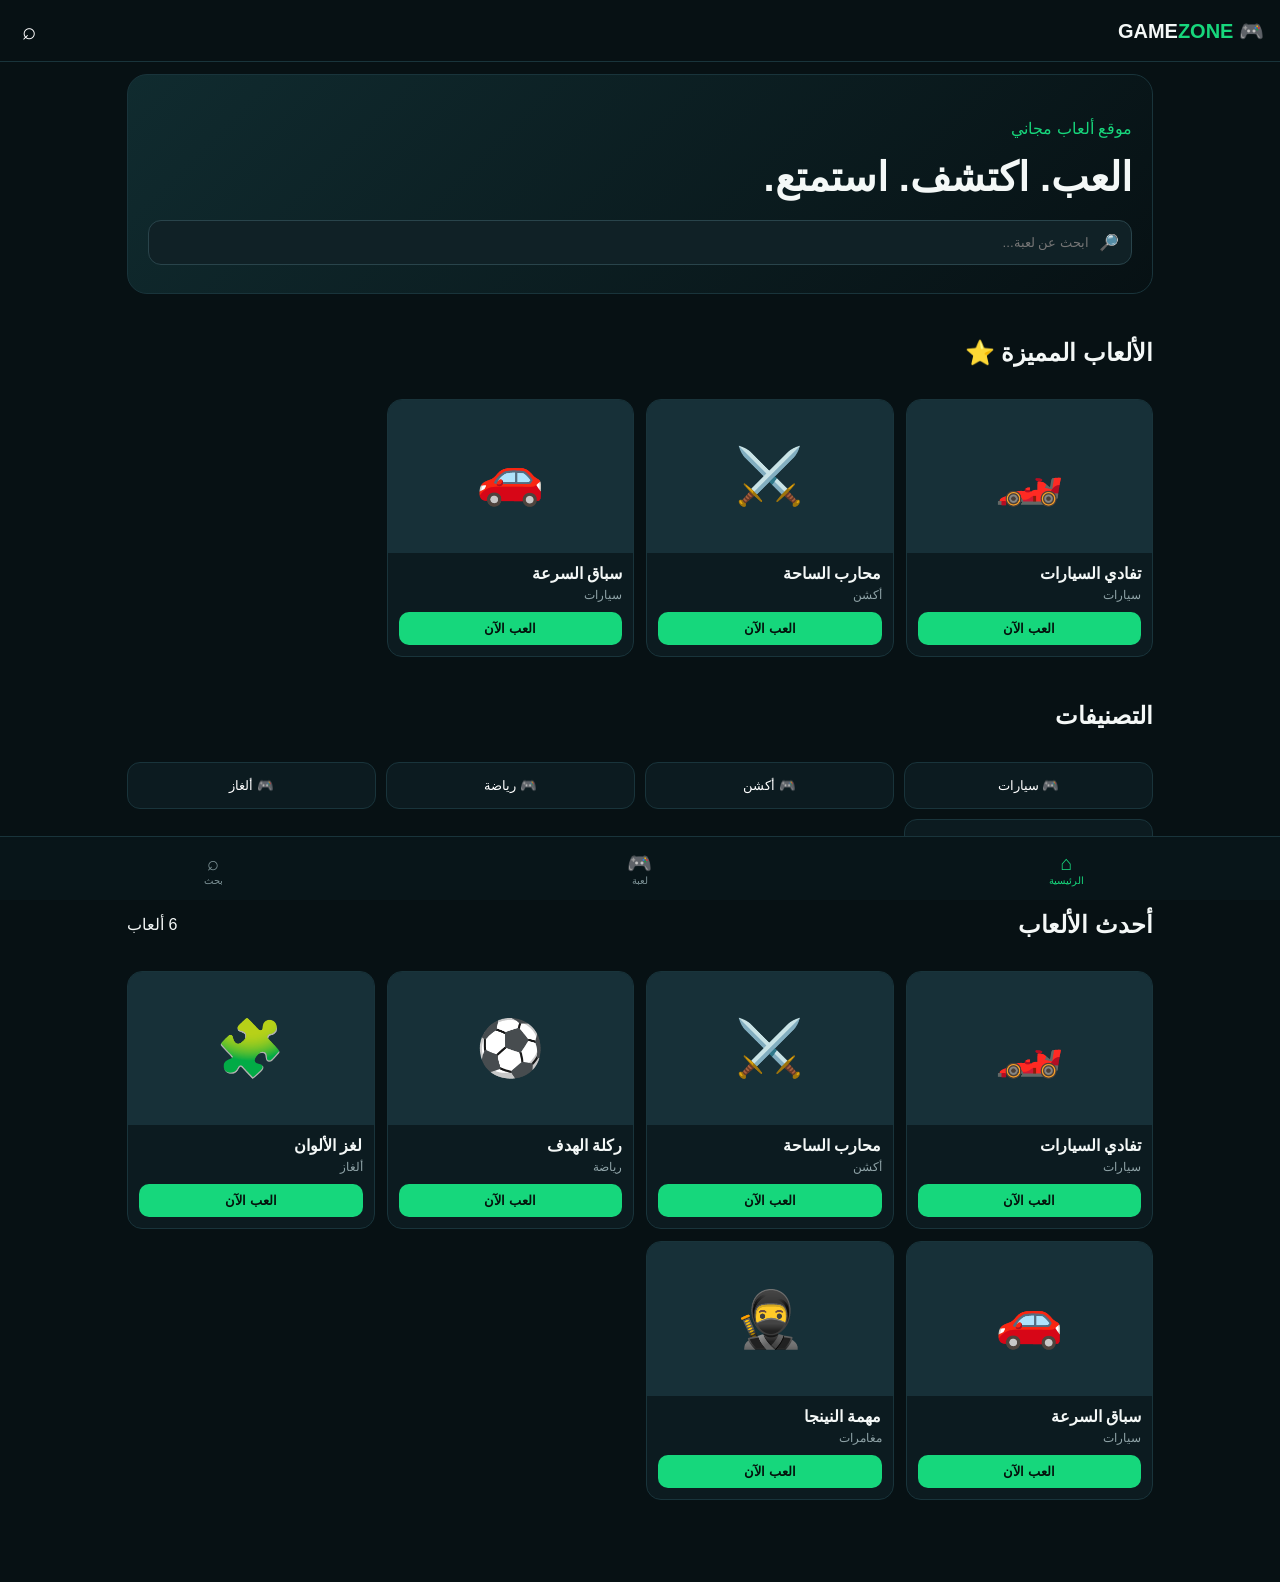
==== index.html @ 7fb1f0f7 "Add files via upload" ====
<!doctype html>
<html lang="ar" dir="rtl">
<head>
<meta charset="utf-8"><meta name="viewport" content="width=device-width,initial-scale=1">
<title>GAMEZONE - ألعاب</title><link rel="stylesheet" href="style.css">
</head>
<body>
<header><div class="brand">🎮 GAME<span>ZONE</span></div><button onclick="document.getElementById('search').focus()">⌕</button></header>
<main>
<section class="hero"><p>موقع ألعاب مجاني</p><h1>العب. اكتشف. استمتع.</h1><div class="search">🔎 <input id="search" placeholder="ابحث عن لعبة..."></div></section>
<section><div class="head"><h2>الألعاب المميزة ⭐</h2></div><div id="featured" class="grid"></div></section>
<section><div class="head"><h2>التصنيفات</h2></div><div id="cats" class="cats"></div></section>
<section id="games"><div class="head"><h2>أحدث الألعاب</h2><span id="count"></span></div><div id="all" class="grid"></div></section>
</main>
<nav><button class="active">⌂<small>الرئيسية</small></button><button onclick="location.href='game.html?id=1'">🎮<small>لعبة</small></button><button onclick="document.getElementById('search').focus()">⌕<small>بحث</small></button></nav>
<script>
const games=[
{id:1,title:"تفادي السيارات",cat:"سيارات",emoji:"🏎️",featured:true,desc:"قد سيارتك وتفادَ السيارات القادمة."},
{id:2,title:"محارب الساحة",cat:"أكشن",emoji:"⚔️",featured:true,desc:"اختبر سرعتك وردة فعلك."},
{id:3,title:"ركلة الهدف",cat:"رياضة",emoji:"⚽",featured:false,desc:"اضغط في الوقت المناسب وسجل الهدف."},
{id:4,title:"لغز الألوان",cat:"ألغاز",emoji:"🧩",featured:false,desc:"اختر اللون الصحيح بأسرع وقت."},
{id:5,title:"سباق السرعة",cat:"سيارات",emoji:"🚗",featured:true,desc:"حاول تحطيم رقمك القياسي."},
{id:6,title:"مهمة النينجا",cat:"مغامرات",emoji:"🥷",featured:false,desc:"اقفز وتجنب العقبات."}
];
function card(g){return `<article class="card" onclick="location.href='game.html?id=${g.id}'"><div class="thumb">${g.emoji}</div><div class="info"><b>${g.title}</b><span>${g.cat}</span><button>العب الآن</button></div></article>`}
function render(list=games){featured.innerHTML=games.filter(g=>g.featured).map(card).join("");all.innerHTML=list.map(card).join("");count.textContent=list.length+" ألعاب"}
cats.innerHTML=[...new Set(games.map(g=>g.cat))].map(c=>`<button onclick="filterCat('${c}')">🎮 ${c}</button>`).join("");
function filterCat(c){render(games.filter(g=>g.cat===c));document.getElementById("games").scrollIntoView()}
search.oninput=()=>{let q=search.value.toLowerCase();render(games.filter(g=>(g.title+g.cat).toLowerCase().includes(q)))}
render();
</script>
</body></html>
---- style.css ----
*{box-sizing:border-box}body{margin:0;background:#071114;color:#f4f8f7;font-family:Arial,"Noto Sans Arabic",sans-serif;padding-bottom:70px}header{height:62px;border-bottom:1px solid #19343b;display:flex;align-items:center;justify-content:space-between;padding:0 16px;position:sticky;top:0;background:#071114;z-index:5}.brand{font-weight:900;font-size:20px}.brand span{color:#17d77c}header button{background:none;border:0;color:white;font-size:24px}main{max-width:1050px;margin:auto;padding:12px}.hero{padding:28px 20px;border:1px solid #19343b;border-radius:20px;background:linear-gradient(135deg,#102b2f,#071114)}.hero p{color:#17d77c}.hero h1{font-size:40px;margin:5px 0 20px}.search{display:flex;gap:8px;background:#102126;border:1px solid #29444b;padding:12px;border-radius:13px}.search input{flex:1;background:none;border:0;outline:0;color:#fff}.head{display:flex;justify-content:space-between;align-items:center;margin:25px 0 12px}.grid{display:grid;grid-template-columns:repeat(4,1fr);gap:12px}.card{background:#0c1b20;border:1px solid #19343b;border-radius:15px;overflow:hidden;cursor:pointer}.thumb{aspect-ratio:16/10;display:grid;place-items:center;font-size:55px;background:#173038}.info{padding:11px}.info b{display:block}.info span{display:block;color:#8fa3a7;font-size:12px;margin:5px 0 10px}.info button,.controls button{border:0;border-radius:10px;background:#16d77c;color:#04120c;font-weight:800;padding:9px;width:100%}.cats{display:grid;grid-template-columns:repeat(4,1fr);gap:10px}.cats button{padding:15px;border:1px solid #19343b;border-radius:13px;background:#0c1b20;color:#fff}.cats button:hover{border-color:#17d77c}nav{position:fixed;bottom:0;left:0;right:0;height:64px;background:#081519;border-top:1px solid #19343b;display:flex;z-index:10}nav button{flex:1;background:none;border:0;color:#7d9296;font-size:20px}nav .active{color:#17d77c}nav small{display:block;font-size:10px}.game-title{display:flex;align-items:center;gap:14px;margin:15px 0}.game-title>span{font-size:55px}.game-title h1{margin:0}.game-title small{color:#17d77c}.player{max-width:420px;margin:auto;background:#0c1b20;border:1px solid #19343b;border-radius:18px;padding:10px}.player canvas{display:block;width:100%;height:auto;background:#102126;border-radius:12px}.controls{display:grid;grid-template-columns:1fr 1.6fr 1fr;gap:8px;margin-top:10px}.description{max-width:420px;margin:18px auto;color:#a9babd}.description h2{color:#fff}@media(max-width:700px){.grid{grid-template-columns:repeat(2,1fr)}.cats{grid-template-columns:repeat(2,1fr)}.hero h1{font-size:35px}}
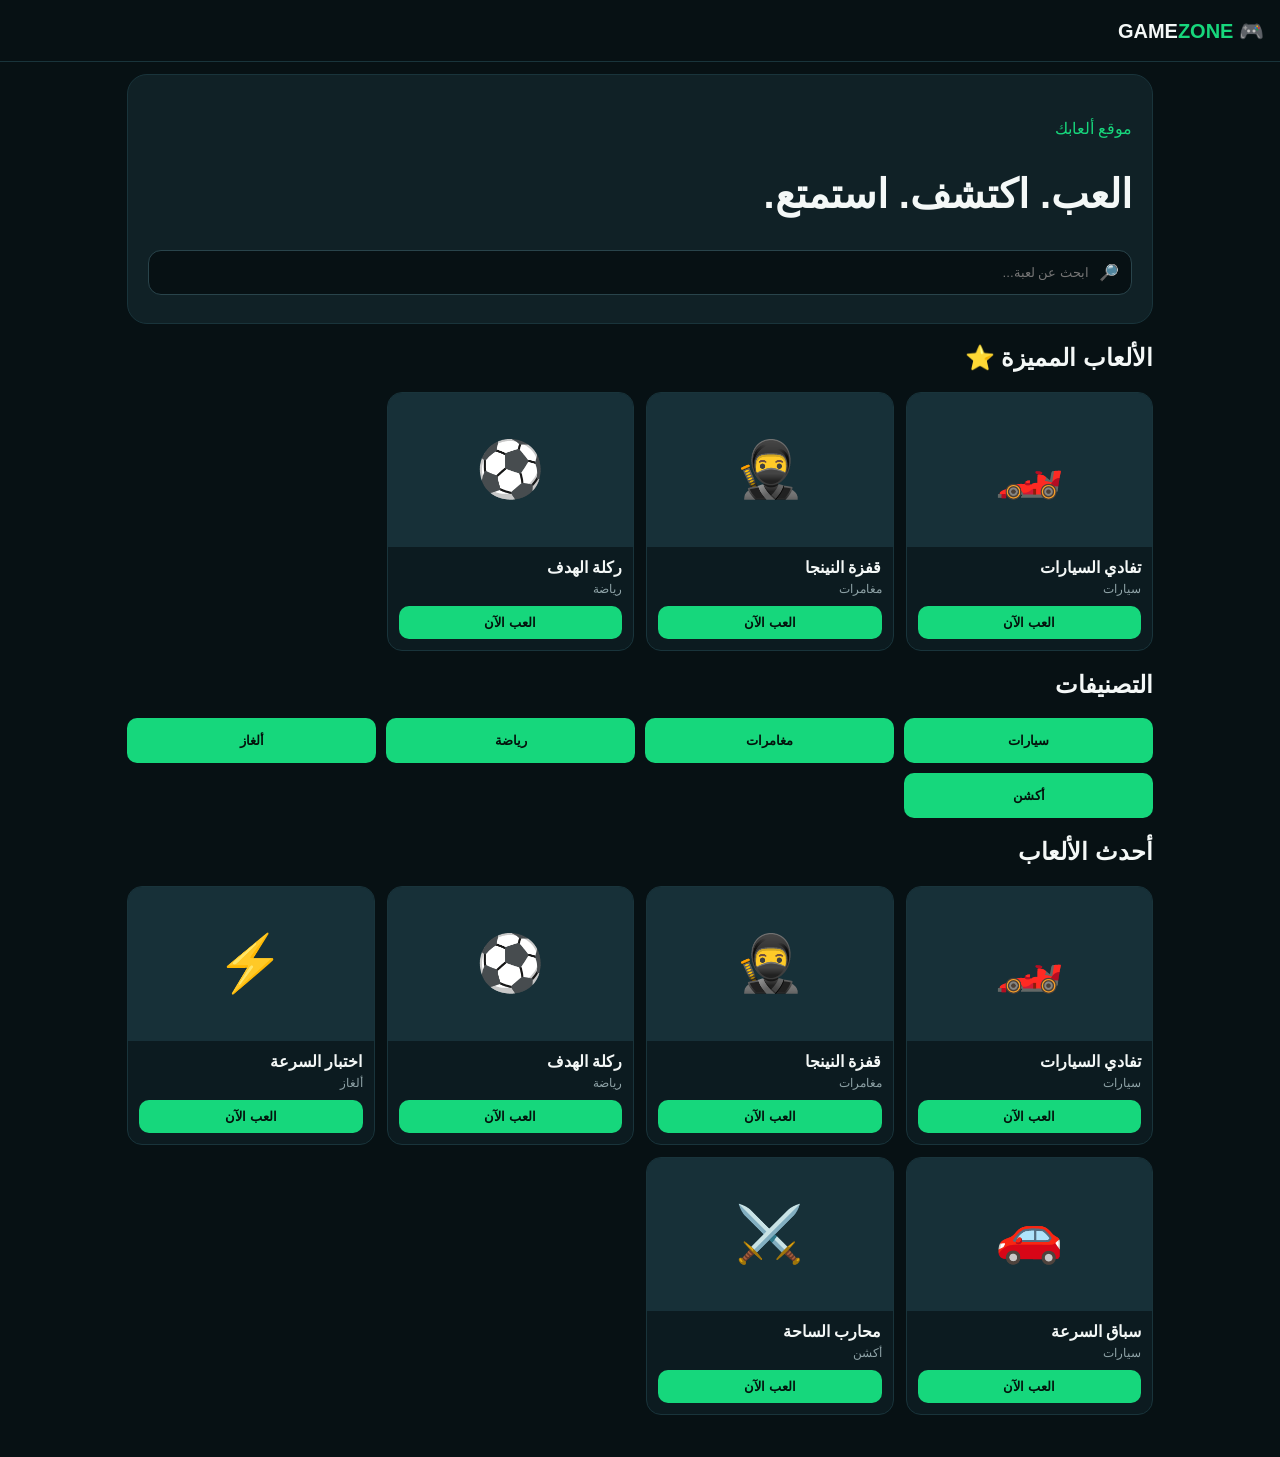
==== commit afc5f86d: "Add files via upload" ====
--- a/index.html
+++ b/index.html
@@ -1,32 +1 @@
-<!doctype html>
-<html lang="ar" dir="rtl">
-<head>
-<meta charset="utf-8"><meta name="viewport" content="width=device-width,initial-scale=1">
-<title>GAMEZONE - ألعاب</title><link rel="stylesheet" href="style.css">
-</head>
-<body>
-<header><div class="brand">🎮 GAME<span>ZONE</span></div><button onclick="document.getElementById('search').focus()">⌕</button></header>
-<main>
-<section class="hero"><p>موقع ألعاب مجاني</p><h1>العب. اكتشف. استمتع.</h1><div class="search">🔎 <input id="search" placeholder="ابحث عن لعبة..."></div></section>
-<section><div class="head"><h2>الألعاب المميزة ⭐</h2></div><div id="featured" class="grid"></div></section>
-<section><div class="head"><h2>التصنيفات</h2></div><div id="cats" class="cats"></div></section>
-<section id="games"><div class="head"><h2>أحدث الألعاب</h2><span id="count"></span></div><div id="all" class="grid"></div></section>
-</main>
-<nav><button class="active">⌂<small>الرئيسية</small></button><button onclick="location.href='game.html?id=1'">🎮<small>لعبة</small></button><button onclick="document.getElementById('search').focus()">⌕<small>بحث</small></button></nav>
-<script>
-const games=[
-{id:1,title:"تفادي السيارات",cat:"سيارات",emoji:"🏎️",featured:true,desc:"قد سيارتك وتفادَ السيارات القادمة."},
-{id:2,title:"محارب الساحة",cat:"أكشن",emoji:"⚔️",featured:true,desc:"اختبر سرعتك وردة فعلك."},
-{id:3,title:"ركلة الهدف",cat:"رياضة",emoji:"⚽",featured:false,desc:"اضغط في الوقت المناسب وسجل الهدف."},
-{id:4,title:"لغز الألوان",cat:"ألغاز",emoji:"🧩",featured:false,desc:"اختر اللون الصحيح بأسرع وقت."},
-{id:5,title:"سباق السرعة",cat:"سيارات",emoji:"🚗",featured:true,desc:"حاول تحطيم رقمك القياسي."},
-{id:6,title:"مهمة النينجا",cat:"مغامرات",emoji:"🥷",featured:false,desc:"اقفز وتجنب العقبات."}
-];
-function card(g){return `<article class="card" onclick="location.href='game.html?id=${g.id}'"><div class="thumb">${g.emoji}</div><div class="info"><b>${g.title}</b><span>${g.cat}</span><button>العب الآن</button></div></article>`}
-function render(list=games){featured.innerHTML=games.filter(g=>g.featured).map(card).join("");all.innerHTML=list.map(card).join("");count.textContent=list.length+" ألعاب"}
-cats.innerHTML=[...new Set(games.map(g=>g.cat))].map(c=>`<button onclick="filterCat('${c}')">🎮 ${c}</button>`).join("");
-function filterCat(c){render(games.filter(g=>g.cat===c));document.getElementById("games").scrollIntoView()}
-search.oninput=()=>{let q=search.value.toLowerCase();render(games.filter(g=>(g.title+g.cat).toLowerCase().includes(q)))}
-render();
-</script>
-</body></html>+<!doctype html><html lang="ar" dir="rtl"><head><meta charset="utf-8"><meta name="viewport" content="width=device-width,initial-scale=1"><title>GAMEZONE</title><link rel="stylesheet" href="style.css"></head><body><header><div class="brand">🎮 GAME<span>ZONE</span></div></header><main><section class="hero"><p>موقع ألعابك</p><h1>العب. اكتشف. استمتع.</h1><div class="search">🔎 <input id="search" placeholder="ابحث عن لعبة..."></div></section><section><h2>الألعاب المميزة ⭐</h2><div id="featured" class="grid"></div></section><section><h2>التصنيفات</h2><div id="cats" class="cats"></div></section><section id="games"><h2>أحدث الألعاب</h2><div id="all" class="grid"></div></section></main><script>const games=[{id:1,title:"تفادي السيارات",cat:"سيارات",emoji:"🏎️",type:"dodge",featured:true},{id:2,title:"قفزة النينجا",cat:"مغامرات",emoji:"🥷",type:"jump",featured:true},{id:3,title:"ركلة الهدف",cat:"رياضة",emoji:"⚽",type:"tap",featured:true},{id:4,title:"اختبار السرعة",cat:"ألغاز",emoji:"⚡",type:"reaction",featured:false},{id:5,title:"سباق السرعة",cat:"سيارات",emoji:"🚗",type:"dodge",featured:false},{id:6,title:"محارب الساحة",cat:"أكشن",emoji:"⚔️",type:"reaction",featured:false}];function card(g){return `<article class="card" onclick="location.href='game.html?id=${g.id}'"><div class="thumb">${g.emoji}</div><div class="info"><b>${g.title}</b><span>${g.cat}</span><button>العب الآن</button></div></article>`}function render(a=games){featured.innerHTML=games.filter(x=>x.featured).map(card).join('');all.innerHTML=a.map(card).join('')}cats.innerHTML=[...new Set(games.map(x=>x.cat))].map(c=>`<button onclick="render(games.filter(x=>x.cat==='${c}'))">${c}</button>`).join('');search.oninput=()=>render(games.filter(x=>(x.title+x.cat).toLowerCase().includes(search.value.toLowerCase())));render();</script></body></html>
--- a/style.css
+++ b/style.css
@@ -1 +1 @@
-*{box-sizing:border-box}body{margin:0;background:#071114;color:#f4f8f7;font-family:Arial,"Noto Sans Arabic",sans-serif;padding-bottom:70px}header{height:62px;border-bottom:1px solid #19343b;display:flex;align-items:center;justify-content:space-between;padding:0 16px;position:sticky;top:0;background:#071114;z-index:5}.brand{font-weight:900;font-size:20px}.brand span{color:#17d77c}header button{background:none;border:0;color:white;font-size:24px}main{max-width:1050px;margin:auto;padding:12px}.hero{padding:28px 20px;border:1px solid #19343b;border-radius:20px;background:linear-gradient(135deg,#102b2f,#071114)}.hero p{color:#17d77c}.hero h1{font-size:40px;margin:5px 0 20px}.search{display:flex;gap:8px;background:#102126;border:1px solid #29444b;padding:12px;border-radius:13px}.search input{flex:1;background:none;border:0;outline:0;color:#fff}.head{display:flex;justify-content:space-between;align-items:center;margin:25px 0 12px}.grid{display:grid;grid-template-columns:repeat(4,1fr);gap:12px}.card{background:#0c1b20;border:1px solid #19343b;border-radius:15px;overflow:hidden;cursor:pointer}.thumb{aspect-ratio:16/10;display:grid;place-items:center;font-size:55px;background:#173038}.info{padding:11px}.info b{display:block}.info span{display:block;color:#8fa3a7;font-size:12px;margin:5px 0 10px}.info button,.controls button{border:0;border-radius:10px;background:#16d77c;color:#04120c;font-weight:800;padding:9px;width:100%}.cats{display:grid;grid-template-columns:repeat(4,1fr);gap:10px}.cats button{padding:15px;border:1px solid #19343b;border-radius:13px;background:#0c1b20;color:#fff}.cats button:hover{border-color:#17d77c}nav{position:fixed;bottom:0;left:0;right:0;height:64px;background:#081519;border-top:1px solid #19343b;display:flex;z-index:10}nav button{flex:1;background:none;border:0;color:#7d9296;font-size:20px}nav .active{color:#17d77c}nav small{display:block;font-size:10px}.game-title{display:flex;align-items:center;gap:14px;margin:15px 0}.game-title>span{font-size:55px}.game-title h1{margin:0}.game-title small{color:#17d77c}.player{max-width:420px;margin:auto;background:#0c1b20;border:1px solid #19343b;border-radius:18px;padding:10px}.player canvas{display:block;width:100%;height:auto;background:#102126;border-radius:12px}.controls{display:grid;grid-template-columns:1fr 1.6fr 1fr;gap:8px;margin-top:10px}.description{max-width:420px;margin:18px auto;color:#a9babd}.description h2{color:#fff}@media(max-width:700px){.grid{grid-template-columns:repeat(2,1fr)}.cats{grid-template-columns:repeat(2,1fr)}.hero h1{font-size:35px}}
+*{box-sizing:border-box}body{margin:0;background:#071114;color:#f4f8f7;font-family:Arial,sans-serif;padding-bottom:30px}header{height:62px;border-bottom:1px solid #19343b;display:flex;align-items:center;justify-content:space-between;padding:0 16px;position:sticky;top:0;background:#071114;z-index:5}.brand{font-weight:900;font-size:20px}.brand span{color:#17d77c}header button{background:none;border:0;color:#fff;font-size:16px}main{max-width:1050px;margin:auto;padding:12px}.hero{padding:28px 20px;border:1px solid #19343b;border-radius:20px;background:#102126}.hero p{color:#17d77c}.hero h1{font-size:40px}.search{display:flex;gap:8px;background:#071114;border:1px solid #29444b;padding:12px;border-radius:13px}.search input{flex:1;background:none;border:0;outline:0;color:#fff}.grid{display:grid;grid-template-columns:repeat(4,1fr);gap:12px}.card{background:#0c1b20;border:1px solid #19343b;border-radius:15px;overflow:hidden;cursor:pointer}.thumb{aspect-ratio:16/10;display:grid;place-items:center;font-size:55px;background:#173038}.info{padding:11px}.info b,.info span{display:block}.info span{color:#8fa3a7;font-size:12px;margin:5px 0 10px}.info button,.cats button,.controls button{border:0;border-radius:10px;background:#16d77c;color:#04120c;font-weight:800;padding:9px}.info button{width:100%}.cats{display:grid;grid-template-columns:repeat(4,1fr);gap:10px}.cats button{padding:15px}.player{max-width:420px;margin:auto;background:#0c1b20;border:1px solid #19343b;border-radius:18px;padding:10px}.player canvas{display:block;width:100%;border-radius:12px;background:#102126}.controls{display:grid;grid-template-columns:1fr 1.4fr 1fr;gap:8px;margin-top:10px;direction:ltr}.controls button{direction:rtl}.game-title{display:flex;gap:12px}small,p{color:#9db0b4}@media(max-width:700px){.grid{grid-template-columns:repeat(2,1fr)}.cats{grid-template-columns:repeat(2,1fr)}.hero h1{font-size:35px}}
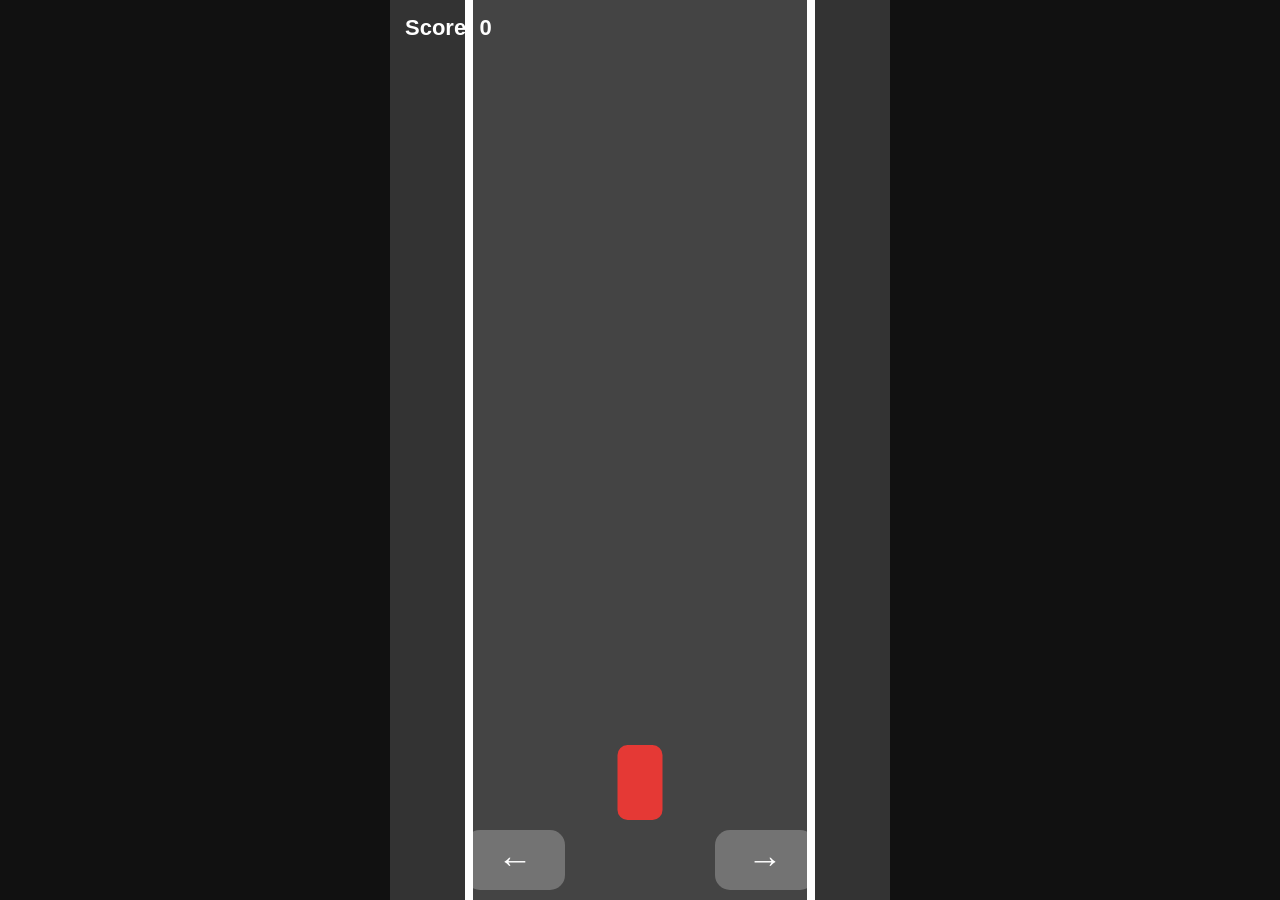
==== commit 63e2c2fc: "Update index.html" ====
--- a/index.html
+++ b/index.html
@@ -1 +1,232 @@
-<!doctype html><html lang="ar" dir="rtl"><head><meta charset="utf-8"><meta name="viewport" content="width=device-width,initial-scale=1"><title>GAMEZONE</title><link rel="stylesheet" href="style.css"></head><body><header><div class="brand">🎮 GAME<span>ZONE</span></div></header><main><section class="hero"><p>موقع ألعابك</p><h1>العب. اكتشف. استمتع.</h1><div class="search">🔎 <input id="search" placeholder="ابحث عن لعبة..."></div></section><section><h2>الألعاب المميزة ⭐</h2><div id="featured" class="grid"></div></section><section><h2>التصنيفات</h2><div id="cats" class="cats"></div></section><section id="games"><h2>أحدث الألعاب</h2><div id="all" class="grid"></div></section></main><script>const games=[{id:1,title:"تفادي السيارات",cat:"سيارات",emoji:"🏎️",type:"dodge",featured:true},{id:2,title:"قفزة النينجا",cat:"مغامرات",emoji:"🥷",type:"jump",featured:true},{id:3,title:"ركلة الهدف",cat:"رياضة",emoji:"⚽",type:"tap",featured:true},{id:4,title:"اختبار السرعة",cat:"ألغاز",emoji:"⚡",type:"reaction",featured:false},{id:5,title:"سباق السرعة",cat:"سيارات",emoji:"🚗",type:"dodge",featured:false},{id:6,title:"محارب الساحة",cat:"أكشن",emoji:"⚔️",type:"reaction",featured:false}];function card(g){return `<article class="card" onclick="location.href='game.html?id=${g.id}'"><div class="thumb">${g.emoji}</div><div class="info"><b>${g.title}</b><span>${g.cat}</span><button>العب الآن</button></div></article>`}function render(a=games){featured.innerHTML=games.filter(x=>x.featured).map(card).join('');all.innerHTML=a.map(card).join('')}cats.innerHTML=[...new Set(games.map(x=>x.cat))].map(c=>`<button onclick="render(games.filter(x=>x.cat==='${c}'))">${c}</button>`).join('');search.oninput=()=>render(games.filter(x=>(x.title+x.cat).toLowerCase().includes(search.value.toLowerCase())));render();</script></body></html>+<!DOCTYPE html>
+<html lang="en">
+<head>
+<meta charset="UTF-8">
+<meta name="viewport" content="width=device-width, initial-scale=1.0">
+<title>GameZone - Racing</title>
+
+<style>
+* {
+    box-sizing: border-box;
+    margin: 0;
+    padding: 0;
+}
+
+body {
+    background: #111;
+    overflow: hidden;
+    font-family: Arial, sans-serif;
+    touch-action: none;
+}
+
+#game {
+    position: relative;
+    width: 100vw;
+    height: 100vh;
+    max-width: 500px;
+    margin: auto;
+    background: #333;
+    overflow: hidden;
+}
+
+#road {
+    position: absolute;
+    width: 70%;
+    height: 100%;
+    left: 15%;
+    background: #444;
+    border-left: 8px solid #fff;
+    border-right: 8px solid #fff;
+}
+
+.line {
+    position: absolute;
+    width: 8px;
+    height: 100px;
+    background: white;
+    left: 50%;
+    transform: translateX(-50%);
+}
+
+#player {
+    position: absolute;
+    width: 45px;
+    height: 75px;
+    background: #e53935;
+    border-radius: 10px;
+    bottom: 80px;
+    left: 50%;
+    transform: translateX(-50%);
+}
+
+.enemy {
+    position: absolute;
+    width: 45px;
+    height: 75px;
+    background: #2196f3;
+    border-radius: 10px;
+}
+
+#score {
+    position: absolute;
+    top: 15px;
+    left: 15px;
+    color: white;
+    font-size: 22px;
+    font-weight: bold;
+    z-index: 10;
+}
+
+#controls {
+    position: absolute;
+    bottom: 10px;
+    width: 100%;
+    display: flex;
+    justify-content: space-around;
+    z-index: 20;
+}
+
+button {
+    width: 100px;
+    height: 60px;
+    font-size: 35px;
+    border: none;
+    border-radius: 15px;
+    background: rgba(255,255,255,0.25);
+    color: white;
+}
+</style>
+</head>
+
+<body>
+
+<div id="game">
+
+    <div id="road"></div>
+
+    <div id="score">Score: 0</div>
+
+    <div id="player"></div>
+
+    <div id="controls">
+        <button id="left">←</button>
+        <button id="right">→</button>
+    </div>
+
+</div>
+
+<script>
+
+const game = document.getElementById("game");
+const player = document.getElementById("player");
+const scoreText = document.getElementById("score");
+
+let playerX = 50;
+let score = 0;
+let speed = 5;
+let enemies = [];
+
+function movePlayer(direction) {
+
+    playerX += direction * 5;
+
+    if (playerX < 18) playerX = 18;
+    if (playerX > 82) playerX = 82;
+
+    player.style.left = playerX + "%";
+}
+
+document.getElementById("left").addEventListener("touchstart", () => {
+    movePlayer(-1);
+});
+
+document.getElementById("right").addEventListener("touchstart", () => {
+    movePlayer(1);
+});
+
+document.addEventListener("keydown", e => {
+
+    if (e.key === "ArrowLeft") {
+        movePlayer(-1);
+    }
+
+    if (e.key === "ArrowRight") {
+        movePlayer(1);
+    }
+
+});
+
+function createEnemy() {
+
+    const enemy = document.createElement("div");
+
+    enemy.className = "enemy";
+
+    enemy.style.left =
+        (25 + Math.random() * 50) + "%";
+
+    enemy.style.top = "-100px";
+
+    game.appendChild(enemy);
+
+    enemies.push(enemy);
+}
+
+function collision(a, b) {
+
+    const r1 = a.getBoundingClientRect();
+    const r2 = b.getBoundingClientRect();
+
+    return !(
+        r1.bottom < r2.top ||
+        r1.top > r2.bottom ||
+        r1.right < r2.left ||
+        r1.left > r2.right
+    );
+}
+
+function gameLoop() {
+
+    enemies.forEach((enemy, index) => {
+
+        let y = parseFloat(enemy.style.top);
+
+        y += speed;
+
+        enemy.style.top = y + "px";
+
+        if (collision(player, enemy)) {
+
+            alert("Game Over! Score: " + score);
+
+            location.reload();
+        }
+
+        if (y > window.innerHeight) {
+
+            enemy.remove();
+
+            enemies.splice(index, 1);
+
+            score++;
+
+            scoreText.textContent =
+                "Score: " + score;
+
+            if (score % 10 === 0) {
+                speed += 1;
+            }
+        }
+    });
+
+    requestAnimationFrame(gameLoop);
+}
+
+setInterval(createEnemy, 1200);
+
+gameLoop();
+
+</script>
+
+</body>
+</html>
